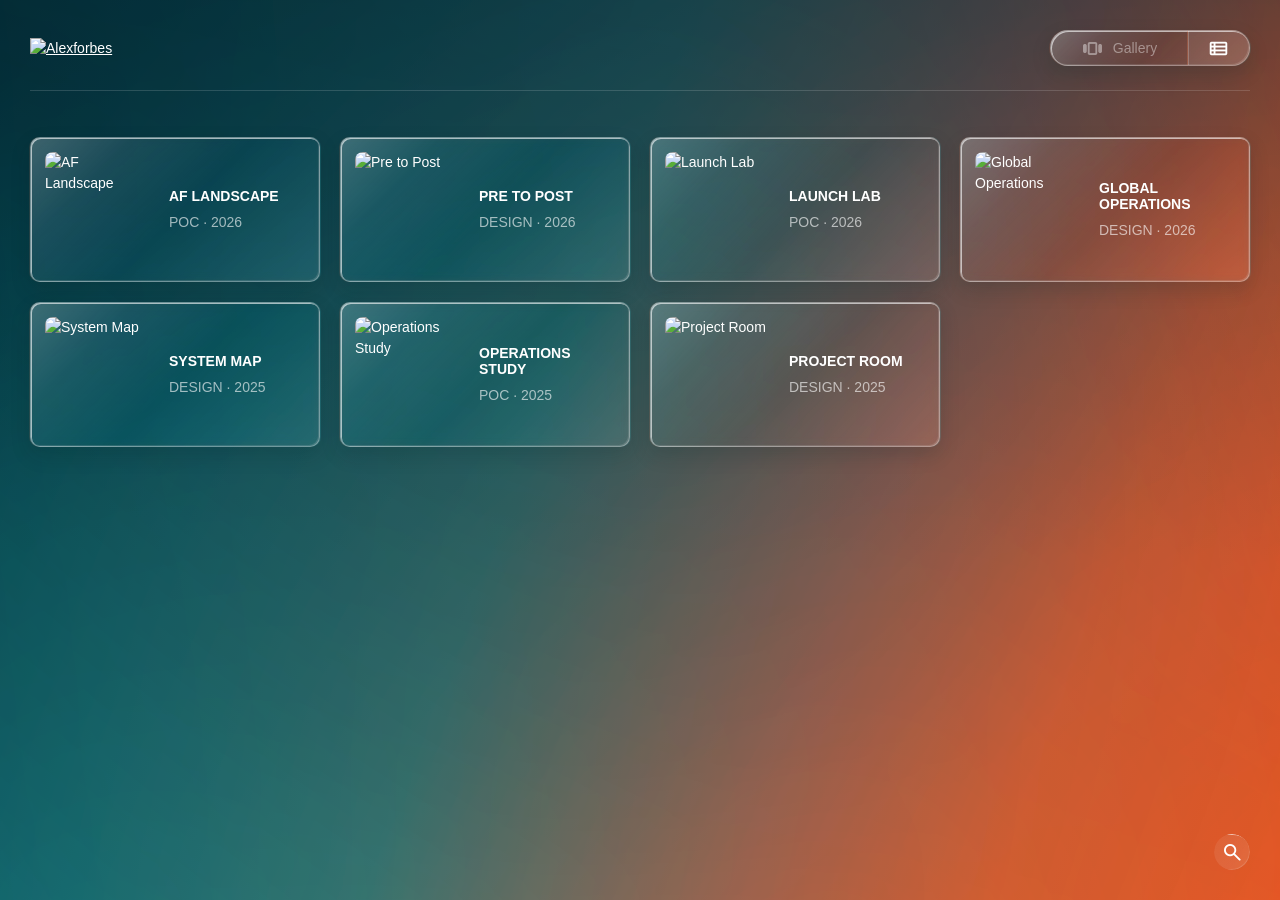
==== option-7-index.html @ 608d83b5 "Upload interactive preview site" ====
<!doctype html>
<html lang="en"><head><meta charset="utf-8"><meta name="viewport" content="width=device-width,initial-scale=1"><title>AF Gallery — Project index</title><link rel="preconnect" href="https://fonts.googleapis.com"><link rel="preconnect" href="https://fonts.gstatic.com" crossorigin><link href="https://fonts.googleapis.com/css2?family=Material+Symbols+Rounded:opsz,wght,FILL,GRAD@20..48,400,0,0" rel="stylesheet"><link rel="stylesheet" href="option-7-index.css?v=20261028"><link rel="stylesheet" href="option-7-index-overrides.css?v=20261110-revised-advanced-restored"></head>
<body><main class="project-index"><header class="index-nav"><a class="index-logo" href="option-7.html?v=20261110-static-pill-panels" aria-label="Alexforbes gallery home"><img src="assets/exforbes-logo.png" alt="Alexforbes"></a><div class="index-search-action" id="indexSearchAction"><div class="index-search-shell"><input id="indexSearch" type="search" placeholder="Search" autocomplete="off" aria-label="Search projects"><button class="index-search-toggle" id="indexSearchToggle" type="button" aria-label="Open search" aria-expanded="false"><span class="material-symbols-rounded">search</span></button><button class="index-search-clear" id="indexSearchClear" type="button">Clear all</button><span class="index-search-divider" aria-hidden="true"></span><button class="index-advanced-search" id="advancedSearchButton" type="button" aria-label="Open advanced search" title="Advanced search" disabled><span class="material-symbols-rounded">tune</span></button></div></div><nav class="view-switch" aria-label="Project display view"><a class="view-switch-option" href="option-7.html?v=20261110-static-pill-panels" aria-label="Switch to gallery view" title="Gallery view"><span class="material-symbols-rounded" aria-hidden="true">view_carousel</span><span class="view-switch-label">Gallery</span></a><span class="view-switch-option is-active" aria-current="page" title="Project index"><span class="material-symbols-rounded" aria-hidden="true">view_list</span><span class="sr-only">Project index</span></span></nav></header><div class="index-applied-filters" id="indexAppliedFilters" aria-label="Applied filters" aria-live="polite"></div><h1 class="sr-only">Project index</h1><section class="project-grid" id="projectGrid" aria-label="All projects"></section></main>
<dialog class="advanced-search" id="advancedSearch" aria-labelledby="advancedSearchTitle"><form class="advanced-shell" id="advancedSearchForm"><header class="advanced-header"><div><p>Refine your results</p><h2 id="advancedSearchTitle">Advanced search</h2></div><button class="advanced-close" type="button" aria-label="Close advanced search"><span class="material-symbols-rounded">close</span></button></header><div class="advanced-fields">
<fieldset class="filter-pill-group"><legend>Project status <b>*</b></legend><div class="filter-pill-options"><label><input type="checkbox" name="status" value="Current"><span>Current</span></label><label><input type="checkbox" name="status" value="Completed"><span>Completed</span></label><label><input type="checkbox" name="status" value="On-hold"><span>On-hold</span></label><label><input type="checkbox" name="status" value="Scheduled"><span>Scheduled</span></label><label><input type="checkbox" name="status" value="Cancelled"><span>Cancelled</span></label><label><input type="checkbox" name="status" value="Proposed"><span>Proposed</span></label><label><input type="checkbox" name="status" value="Next phase"><span>Next phase</span></label></div></fieldset>
<fieldset class="filter-pill-group"><legend>Work category <b>*</b></legend><div class="filter-pill-options"><label><input type="checkbox" name="category" value="Admin"><span>Admin</span></label><label><input type="checkbox" name="category" value="Design"><span>Design</span></label><label><input type="checkbox" name="category" value="Project"><span>Project</span></label><label><input type="checkbox" name="category" value="Support"><span>Support</span></label><label><input type="checkbox" name="category" value="General"><span>General</span></label></div></fieldset>
<fieldset class="filter-pill-group"><legend>Project type</legend><div class="filter-pill-options"><label><input type="checkbox" name="type" value="POC"><span>POC</span></label><label><input type="checkbox" name="type" value="Agreed / Budgeted project"><span>Agreed / Budgeted project</span></label><label><input type="checkbox" name="type" value="ADHOC"><span>ADHOC</span></label><label><input type="checkbox" name="type" value="Design"><span>Design</span></label><label><input type="checkbox" name="type" value="Miscellaneous"><span>Miscellaneous</span></label></div></fieldset>
<fieldset class="filter-pill-group"><legend>Business area</legend><div class="filter-pill-options"><label><input type="checkbox" name="area" value="Investments"><span>Investments</span></label><label><input type="checkbox" name="area" value="Retail"><span>Retail</span></label><label><input type="checkbox" name="area" value="Corporate"><span>Corporate</span></label><label><input type="checkbox" name="area" value="Health"><span>Health</span></label><label><input type="checkbox" name="area" value="Technology"><span>Technology</span></label><label><input type="checkbox" name="area" value="Human capital"><span>Human capital</span></label><label><input type="checkbox" name="area" value="Retirement"><span>Retirement</span></label><label><input type="checkbox" name="area" value="DS&amp;I"><span>DS&amp;I</span></label><label><input type="checkbox" name="area" value="Operations"><span>Operations</span></label><label><input type="checkbox" name="area" value="General"><span>General</span></label></div></fieldset>
<fieldset class="filter-pill-group"><legend>Purpose</legend><div class="filter-pill-options"><label><input type="checkbox" name="purpose" value="Enhancement"><span>Enhancement</span></label><label><input type="checkbox" name="purpose" value="New features"><span>New features</span></label><label><input type="checkbox" name="purpose" value="Ideation"><span>Ideation</span></label><label><input type="checkbox" name="purpose" value="Communication"><span>Communication</span></label><label><input type="checkbox" name="purpose" value="Innovation"><span>Innovation</span></label><label><input type="checkbox" name="purpose" value="Strategy"><span>Strategy</span></label><label><input type="checkbox" name="purpose" value="General"><span>General</span></label></div></fieldset>
<fieldset class="filter-pill-group"><legend>Audience type</legend><div class="filter-pill-options"><label><input type="checkbox" name="audience" value="Internal"><span>Internal</span></label><label><input type="checkbox" name="audience" value="Clients"><span>Clients</span></label></div></fieldset>
<fieldset class="filter-pill-group"><legend>Select contributor</legend><div class="filter-pill-options"><label><input type="checkbox" name="contributor" value="DS&amp;I Team"><span>DS&amp;I Team</span></label><label><input type="checkbox" name="contributor" value="Product Team"><span>Product Team</span></label><label><input type="checkbox" name="contributor" value="Innovation Team"><span>Innovation Team</span></label><label><input type="checkbox" name="contributor" value="Operations Team"><span>Operations Team</span></label><label><input type="checkbox" name="contributor" value="Design Team"><span>Design Team</span></label><label><input type="checkbox" name="contributor" value="Delivery Team"><span>Delivery Team</span></label><label><input type="checkbox" name="contributor" value="Name Surname (Turnbuckle)"><span>Name Surname (Turnbuckle)</span></label><label><input type="checkbox" name="contributor" value="Name Surname (Alex Forbes)"><span>Name Surname (Alex Forbes)</span></label></div></fieldset>
<fieldset class="filter-pill-group"><legend>Discipline type</legend><div class="filter-pill-options"><label><input type="checkbox" name="discipline" value="UX"><span>UX</span></label><label><input type="checkbox" name="discipline" value="Design"><span>Design</span></label><label><input type="checkbox" name="discipline" value="Design thinking"><span>Design thinking</span></label><label><input type="checkbox" name="discipline" value="Development"><span>Development</span></label><label><input type="checkbox" name="discipline" value="Deployment"><span>Deployment</span></label><label><input type="checkbox" name="discipline" value="Testing"><span>Testing</span></label><label><input type="checkbox" name="discipline" value="Concept development"><span>Concept development</span></label><label><input type="checkbox" name="discipline" value="Research"><span>Research</span></label><label><input type="checkbox" name="discipline" value="Analysis"><span>Analysis</span></label><label><input type="checkbox" name="discipline" value="Technical architecture"><span>Technical architecture</span></label></div></fieldset>
<fieldset class="filter-pill-group"><legend>Deliverable type</legend><div class="filter-pill-options"><label><input type="checkbox" name="deliverable" value="Report"><span>Report</span></label><label><input type="checkbox" name="deliverable" value="App"><span>App</span></label><label><input type="checkbox" name="deliverable" value="Dashboard"><span>Dashboard</span></label><label><input type="checkbox" name="deliverable" value="Sketch"><span>Sketch</span></label><label><input type="checkbox" name="deliverable" value="3D model"><span>3D model</span></label><label><input type="checkbox" name="deliverable" value="AI"><span>AI</span></label><label><input type="checkbox" name="deliverable" value="Calculator"><span>Calculator</span></label><label><input type="checkbox" name="deliverable" value="Presentation"><span>Presentation</span></label><label><input type="checkbox" name="deliverable" value="SharePoint"><span>SharePoint</span></label><label><input type="checkbox" name="deliverable" value="Media"><span>Media</span></label><label><input type="checkbox" name="deliverable" value="Roadmap"><span>Roadmap</span></label><label><input type="checkbox" name="deliverable" value="Customer journey map"><span>Customer journey map</span></label><label><input type="checkbox" name="deliverable" value="Process flow"><span>Process flow</span></label><label><input type="checkbox" name="deliverable" value="Ecosystem"><span>Ecosystem</span></label><label><input type="checkbox" name="deliverable" value="Personas"><span>Personas</span></label></div></fieldset>
</div><footer class="advanced-footer"><span id="advancedResultCount" aria-live="polite">7 projects</span><div><button class="button-secondary" type="reset">Clear all</button><button class="button-primary" type="submit">Show projects</button></div></footer></form></dialog><script src="option-7-index.js?v=20261110-static-pill-panels"></script></body></html>
---- option-7-index.css ----
:root{--ink:#09393e;--orange:#f15a22;--paper:#eef1ee;--ease:cubic-bezier(.22,1,.36,1)}*{box-sizing:border-box}body{margin:0;color:var(--ink);font:14px/1.5 "Helvetica Neue",Arial,sans-serif;background:radial-gradient(circle at 50% 0,#fff,var(--paper) 56%,#dfe9e6)}a{color:inherit}.project-index{min-height:100vh;padding:32px 38px 60px}header{display:grid;grid-template-columns:180px 1fr auto;align-items:start;gap:30px;padding-bottom:28px;border-bottom:1px solid rgba(9,57,62,.16)}header img{width:150px}header p{margin:0 0 5px;color:rgba(9,57,62,.48);font-size:11px;text-transform:uppercase;letter-spacing:.12em}h1{margin:0;font-size:clamp(36px,5vw,72px);line-height:.95;letter-spacing:-.05em}.back-link{padding:12px 16px;border:1px solid rgba(9,57,62,.18);border-radius:999px;text-decoration:none}.project-grid{display:grid;grid-template-columns:repeat(4,minmax(0,1fr));gap:18px;margin-top:28px}.project-item{display:block;padding:10px;border:1px solid rgba(9,57,62,.1);border-radius:16px;background:rgba(255,255,255,.62);box-shadow:0 14px 34px rgba(9,57,62,.07);text-decoration:none;transition:transform 420ms var(--ease),box-shadow 420ms var(--ease),background 240ms ease}.project-item:hover{transform:translateY(-8px);background:#fff;box-shadow:0 24px 52px rgba(9,57,62,.14)}.project-item img{width:100%;aspect-ratio:1.15;object-fit:cover;border-radius:11px}.project-copy{display:grid;grid-template-columns:1fr auto;gap:12px;padding:16px 8px 8px}.project-copy h2{margin:0;font-size:20px}.project-copy p{margin:5px 0 0;color:rgba(9,57,62,.55);font-size:11px;text-transform:uppercase}.status{align-self:start;padding:4px 7px;border-radius:4px;font-size:10px;font-weight:700;text-transform:uppercase}.status-current{background:#fef7ee;color:#f79721}.status-completed{background:#eff8e6;color:#79b63b}.status-proposed{background:#f0f2f4;color:#98a2ab}@media(max-width:900px){.project-grid{grid-template-columns:repeat(2,1fr)}header{grid-template-columns:1fr auto}header>a:first-child{grid-column:1/-1}}@media(max-width:560px){.project-index{padding:22px 16px 40px}.project-grid{grid-template-columns:1fr}header{grid-template-columns:1fr}.back-link{width:max-content}}
---- option-7-index-overrides.css ----
body{min-height:100vh;background-image:linear-gradient(90deg,rgba(253,186,116,.18) 0%,rgba(20,184,166,.18) 100%),linear-gradient(90deg,#fff7ed 0%,#f6f7fb 55%,#ecfeff 100%);background-attachment:fixed}
@view-transition{navigation:auto}::view-transition-old(root){animation:af-page-out 260ms cubic-bezier(.4,0,1,1) both}::view-transition-new(root){animation:af-page-in 520ms var(--ease) both}@keyframes af-page-out{to{opacity:0;transform:scale(.985)}}@keyframes af-page-in{from{opacity:0;transform:translateY(10px) scale(.99)}to{opacity:1;transform:none}}.index-logo{view-transition-name:af-logo}.index-nav>.view-switch{view-transition-name:af-view-toggle}.index-search-action{view-transition-name:af-search}
.project-index{min-height:100vh;padding:30px;background:transparent}
.index-nav{display:grid;grid-template-columns:180px 1fr 200px;align-items:center;justify-content:space-between;gap:30px;padding:0 0 24px;border-bottom:1px solid rgba(9,57,62,.12)}
.index-logo{display:block;width:160px}.index-logo img{display:block;width:100%;height:auto}
.index-search{justify-self:center;display:grid;grid-template-columns:34px 1fr 34px;align-items:center;width:min(420px,100%);height:40px;padding:0 4px;border:1px solid rgba(9,57,62,.12);border-radius:999px;background:rgba(255,255,255,.78);box-shadow:0 8px 22px rgba(9,57,62,.06)}
.index-search>.material-symbols-rounded{justify-self:center;color:var(--orange);font-size:22px}.index-search input{width:100%;min-width:0;padding:0 5px;border:0;outline:0;background:transparent;color:var(--ink);font:14px "Helvetica Neue",Arial,sans-serif}.index-search input::placeholder{color:rgba(9,57,62,.42)}.index-search button{display:grid;place-items:center;width:32px;height:32px;padding:0;border:0;border-radius:50%;background:transparent;color:var(--orange);cursor:pointer}.index-search button:hover,.index-search button:focus-visible{background:rgba(241,90,34,.09);outline:0}.index-search button .material-symbols-rounded{font-size:20px}
.material-symbols-rounded{font-family:"Material Symbols Rounded";font-weight:normal;font-style:normal;font-size:27px;line-height:1;letter-spacing:normal;text-transform:none;display:inline-block;white-space:nowrap;word-wrap:normal;direction:ltr;-webkit-font-feature-settings:"liga";-webkit-font-smoothing:antialiased;font-feature-settings:"liga"}
.sr-only{position:absolute;width:1px;height:1px;padding:0;margin:-1px;overflow:hidden;clip:rect(0,0,0,0);white-space:nowrap;border:0}
.index-nav>.view-switch{grid-column:3}.view-switch{display:flex;align-items:stretch;width:200px;height:36px;border:1px solid rgba(241,90,34,.3);border-radius:999px;background:rgba(241,90,34,.12);box-shadow:0 8px 22px rgba(9,57,62,.08);overflow:hidden}
.view-switch-option{display:flex;flex:1 1 auto;align-items:center;justify-content:center;gap:9px;min-width:0;height:34px;padding:0 14px;border-radius:999px;color:var(--orange);text-decoration:none;opacity:.58;transition:opacity 220ms ease,background 260ms ease,color 220ms ease}
.view-switch-option.is-active{flex:0 0 62px;background:#fff;color:var(--orange);opacity:1;cursor:default;box-shadow:0 5px 14px rgba(9,57,62,.1)}
.view-switch-option.is-active:first-child{border-radius:999px 0 0 999px;border-right:1px solid rgba(241,90,34,.2)}.view-switch-option.is-active:last-child{border-radius:0 999px 999px 0;border-left:1px solid rgba(241,90,34,.2)}
.view-switch-option:not(.is-active):hover,.view-switch-option:not(.is-active):focus-visible{opacity:.9;background:rgba(241,90,34,.07);outline:0}
.view-switch-option .material-symbols-rounded{flex:0 0 auto;font-size:23px}.view-switch-label{overflow:hidden;text-overflow:ellipsis;white-space:nowrap;font-size:14px}
.index-search-action{position:fixed;z-index:40;right:30px;bottom:30px;width:270px;height:36px;pointer-events:none}.index-search-shell{position:absolute;inset:0;height:36px;border-radius:18px;pointer-events:none}.index-search-shell:before{content:"";position:absolute;inset:0;border-radius:18px;background:rgba(255,255,255,.94);box-shadow:0 8px 24px rgba(4,34,38,.16),inset 0 0 0 1px rgba(255,255,255,.72);clip-path:inset(0 0 0 calc(100% - 36px) round 18px);transition:clip-path 560ms cubic-bezier(.22,1,.36,1)}.index-search-action.is-open .index-search-shell:before{clip-path:inset(0 0 0 0 round 18px)}.index-search-shell input{position:absolute;z-index:2;inset:0;width:100%;height:36px;padding:0 46px 0 18px;border:0;outline:0;border-radius:18px;background:transparent;color:var(--ink);font:15px/36px "Helvetica Neue",Arial,sans-serif;opacity:0;pointer-events:none;caret-color:transparent;transform:translateX(7px);transition:opacity 190ms ease,transform 360ms cubic-bezier(.22,1,.36,1)}.index-search-shell input::placeholder{color:rgba(9,57,62,.46);opacity:0;transition:opacity 180ms ease}.index-search-action.is-open input{opacity:1;transform:none}.index-search-action.is-open input::placeholder{opacity:1;transition-delay:330ms}.index-search-action.is-ready input{pointer-events:auto;caret-color:var(--ink)}.index-search-toggle{position:absolute;z-index:3;right:0;top:0;display:grid;place-items:center;width:36px;height:36px;padding:0;border:0;border-radius:50%;background:transparent;color:var(--orange);pointer-events:auto;transition:right 560ms cubic-bezier(.22,1,.36,1)}.index-search-toggle .material-symbols-rounded{font-size:23px}.index-search-action.is-open .index-search-toggle{right:calc(100% - 36px);pointer-events:none}.index-search-action.is-open .index-search-toggle .material-symbols-rounded{opacity:0}.index-search-toggle:after{content:"";position:absolute;left:17px;top:8px;width:2px;height:20px;border-radius:2px;background:var(--orange);opacity:0;transform:scaleY(.45);transition:opacity 150ms ease 200ms,transform 260ms cubic-bezier(.22,1,.36,1) 160ms}.index-search-action.is-open .index-search-toggle:after{opacity:1;transform:scaleY(1)}.index-search-action.is-ready .index-search-toggle:after{opacity:0}.index-advanced-search{position:absolute;z-index:4;right:2px;top:2px;display:grid;place-items:center;width:32px;height:32px;padding:0;border:0;border-radius:50%;background:transparent;color:var(--orange);opacity:0;pointer-events:none;transform:translateX(7px) scale(.8);transition:opacity 180ms ease,transform 340ms cubic-bezier(.22,1,.36,1),background 220ms ease}.index-advanced-search .material-symbols-rounded{font-size:21px}.index-search-action.is-ready .index-advanced-search{opacity:1;pointer-events:auto;transform:none}.index-advanced-search:hover{background:rgba(241,90,34,.1)}
.project-grid{grid-template-columns:repeat(4,minmax(0,1fr));gap:20px;margin-top:28px}
.index-search-shell input{padding-right:96px}.index-search-shell input::-webkit-search-cancel-button{display:none}.index-search-clear{position:absolute;z-index:4;right:38px;top:2px;height:32px;padding:0 5px;border:0;background:transparent;color:rgba(9,57,62,.62);font:700 9px "Helvetica Neue",Arial,sans-serif;opacity:0;visibility:hidden;pointer-events:none;white-space:nowrap}.index-search-divider{position:absolute;z-index:4;right:35px;top:9px;width:1px;height:18px;background:rgba(9,57,62,.15);opacity:0;visibility:hidden}.index-search-action.is-ready.has-content .index-search-clear,.index-search-action.is-ready.has-content .index-search-divider{opacity:1;visibility:visible;pointer-events:auto}.index-search-clear:hover{background:rgba(241,90,34,.08)}
/* Unified glass treatment */
.view-switch{border-color:rgba(255,255,255,.58);background:linear-gradient(135deg,rgba(255,255,255,.5),rgba(255,255,255,.22));box-shadow:0 10px 28px rgba(9,57,62,.1),inset 0 1px 0 rgba(255,255,255,.72);backdrop-filter:blur(16px) saturate(130%);-webkit-backdrop-filter:blur(16px) saturate(130%)}
.index-search-shell:before{background:linear-gradient(135deg,rgba(255,255,255,.78),rgba(255,255,255,.48));box-shadow:0 10px 30px rgba(9,57,62,.16),inset 0 1px 0 rgba(255,255,255,.86),inset 0 0 0 1px rgba(255,255,255,.4);backdrop-filter:blur(18px) saturate(135%);-webkit-backdrop-filter:blur(18px) saturate(135%)}
.advanced-shell{border-color:rgba(255,255,255,.72);background:linear-gradient(145deg,rgba(255,255,255,.84),rgba(244,250,248,.68));box-shadow:0 30px 90px rgba(9,57,62,.22),inset 0 1px 0 rgba(255,255,255,.76);backdrop-filter:blur(26px) saturate(130%);-webkit-backdrop-filter:blur(26px) saturate(130%)}
/* Figma 1183:456 glass values + animated mesh */
body{position:relative;background:linear-gradient(106.066deg,#f4f5f7 8.8889%,#eef0f4 58.222%,#eaf0ee 91.111%);overflow-x:hidden}body:before,body:after{content:"";position:fixed;z-index:-1;inset:-24%;pointer-events:none;will-change:transform}body:before{background:radial-gradient(circle at 18% 30%,rgba(253,186,116,.3),transparent 32%),radial-gradient(circle at 80% 24%,rgba(45,212,191,.24),transparent 34%),radial-gradient(circle at 58% 84%,rgba(186,230,253,.25),transparent 30%);animation:index-mesh-a 20s ease-in-out infinite alternate}body:after{background:radial-gradient(circle at 28% 76%,rgba(251,146,60,.15),transparent 28%),radial-gradient(circle at 76% 70%,rgba(20,184,166,.18),transparent 32%);animation:index-mesh-b 26s ease-in-out infinite alternate}@keyframes index-mesh-a{0%{transform:translate3d(-3%,-2%,0) scale(1)}50%{transform:translate3d(5%,3%,0) scale(1.07)}100%{transform:translate3d(-1%,5%,0) scale(1.03)}}@keyframes index-mesh-b{0%{transform:translate3d(4%,-3%,0) scale(1.05)}100%{transform:translate3d(-4%,4%,0) scale(1)}}
.view-switch{border-color:rgba(9,57,62,.12);background:rgba(255,255,255,.18);box-shadow:none;backdrop-filter:blur(12px);-webkit-backdrop-filter:blur(12px)}.index-search-shell:before{background:rgba(255,255,255,.28);box-shadow:0 4px 6px rgba(30,41,59,.05),0 12px 16px rgba(30,41,59,.08),inset 0 0 0 1px rgba(255,255,255,.46);backdrop-filter:blur(12px);-webkit-backdrop-filter:blur(12px)}.advanced-shell{border-color:rgba(255,255,255,.6);background:linear-gradient(145deg,rgba(244,245,247,.82),rgba(234,240,238,.74));box-shadow:0 4px 6px rgba(30,41,59,.05),0 12px 16px rgba(30,41,59,.1);backdrop-filter:blur(12px);-webkit-backdrop-filter:blur(12px)}
@media(prefers-reduced-motion:reduce){body:before,body:after{animation:none}}
body:before,body:after{z-index:0}.project-index{position:relative;z-index:1}
/* Stronger animated mesh while retaining the Figma light background palette. */
body:before{background:radial-gradient(ellipse at 10% 22%,rgba(251,146,60,.42),transparent 44%),radial-gradient(ellipse at 78% 18%,rgba(45,212,191,.4),transparent 46%),radial-gradient(ellipse at 54% 86%,rgba(125,211,252,.34),transparent 42%);filter:blur(22px) saturate(112%);animation-duration:16s}
body:after{background:radial-gradient(ellipse at 24% 82%,rgba(249,115,22,.28),transparent 42%),radial-gradient(ellipse at 82% 72%,rgba(13,148,136,.32),transparent 44%);filter:blur(28px);animation-duration:22s}
.project-item{display:grid;grid-template-columns:106px minmax(0,1fr);align-items:center;min-width:0;height:145px;padding:14px;border:1px solid rgba(9,57,62,.05);border-radius:10px;background:rgba(255,255,255,.25);backdrop-filter:blur(10px);-webkit-backdrop-filter:blur(10px)}
.project-item:hover{transform:translateY(-4px)}
.project-item img{width:106px;height:117px;aspect-ratio:auto;object-fit:cover;border-radius:8px}
.project-copy{display:block;min-width:0;padding:0 0 0 18px}.project-copy h2{margin:0;color:#09393e;font-family:"Helvetica Neue",Arial,sans-serif;font-size:14px;font-weight:700;line-height:1.15;text-transform:uppercase;white-space:normal}.project-copy p{margin:8px 0 0;color:rgba(9,57,62,.5);font-family:"Helvetica Neue",Arial,sans-serif;font-size:14px;font-weight:400;line-height:1.5;text-transform:uppercase}.status{display:none}
@media(max-width:1180px){.project-grid{grid-template-columns:repeat(2,minmax(0,1fr))}}
@media(max-width:720px){.project-index{padding:30px}.index-nav{grid-template-columns:1fr auto;gap:18px 4px}.index-logo{grid-column:1;grid-row:1;width:100px}.index-nav>.view-switch{grid-column:2;grid-row:1;width:155px;height:36px}.view-switch-option{height:34px;padding:0 4px;gap:4px}.view-switch-option.is-active{flex-basis:44px}.view-switch-option .material-symbols-rounded{font-size:20px}.view-switch-label{font-size:10px}.index-search-action{right:30px;bottom:30px;width:calc(100% - 60px);max-width:270px}.project-grid{grid-template-columns:1fr;margin-top:22px}}
@media(max-width:420px){.project-item{grid-template-columns:88px 1fr;height:124px;padding:10px}.project-item img{width:88px;height:104px}.project-copy{padding-left:14px}}
.advanced-search{width:min(920px,calc(100vw - 40px));max-height:min(820px,calc(100vh - 40px));padding:0;border:0;border-radius:22px;background:transparent;color:var(--ink);overflow:visible}
.index-applied-filters{display:flex;flex-wrap:wrap;gap:8px;margin-top:18px}.index-filter-pill{display:inline-flex;align-items:center;min-height:30px;padding-left:11px;border:1px solid rgba(9,57,62,.1);border-radius:999px;background:rgba(255,255,255,.72);box-shadow:0 5px 14px rgba(9,57,62,.05);color:var(--ink);font-size:11px;font-weight:700}.index-filter-pill small{margin-right:4px;color:rgba(9,57,62,.46);font-size:9px;text-transform:uppercase}.index-filter-remove{align-self:stretch;margin-left:8px;padding:0 10px;border:0;border-left:1px solid rgba(9,57,62,.1);background:transparent;color:var(--orange);font:700 15px/1 Arial,sans-serif;cursor:pointer}.index-filter-remove:hover{background:rgba(241,90,34,.08)}
.advanced-search::backdrop{background:rgba(4,32,35,.44);backdrop-filter:blur(6px);-webkit-backdrop-filter:blur(6px);opacity:0;transition:opacity 220ms ease}.advanced-search[open]::backdrop{opacity:1}
.advanced-shell{display:flex;flex-direction:column;max-height:inherit;border:1px solid rgba(255,255,255,.62);border-radius:22px;background:rgba(250,252,250,.94);box-shadow:0 30px 90px rgba(9,57,62,.25);overflow:hidden;opacity:0;transform:translateY(18px) scale(.985);transition:opacity 220ms ease,transform 340ms var(--ease)}.advanced-search.is-open .advanced-shell{opacity:1;transform:none}
.advanced-header{display:flex;align-items:center;justify-content:space-between;padding:25px 28px 22px;border-bottom:1px solid rgba(9,57,62,.1)}.advanced-header p{margin:0 0 3px;color:rgba(9,57,62,.48);font-size:12px;letter-spacing:.04em;text-transform:uppercase}.advanced-header h2{margin:0;font-size:30px;line-height:1.1;letter-spacing:-.025em}.advanced-close{display:grid;place-items:center;width:42px;height:42px;padding:0;border:1px solid rgba(9,57,62,.12);border-radius:50%;background:#fff;color:var(--ink);cursor:pointer}.advanced-close:hover{background:rgba(241,90,34,.08);color:var(--orange)}
.advanced-fields{display:grid;grid-template-columns:repeat(2,minmax(0,1fr));gap:18px;padding:24px 28px;overflow:auto}.filter-field{display:flex;flex-direction:column;gap:7px;min-width:0}.filter-field>span,.multi-select summary>span:first-child{color:rgba(9,57,62,.62);font-size:12px;font-weight:700;letter-spacing:.035em;text-transform:uppercase}.filter-field b{color:var(--orange)}
.filter-field select,.multi-select summary{width:100%;min-height:48px;padding:0 42px 0 15px;border:1px solid rgba(9,57,62,.15);border-radius:10px;outline:0;background:#fff;color:var(--ink);font:600 14px/1.2 "Helvetica Neue",Arial,sans-serif;transition:border-color 180ms ease,box-shadow 180ms ease}.filter-field select:focus,.multi-select[open] summary{border-color:var(--orange);box-shadow:0 0 0 3px rgba(241,90,34,.1)}.filter-field select{appearance:none;background-image:linear-gradient(45deg,transparent 50%,#09393e 50%),linear-gradient(135deg,#09393e 50%,transparent 50%);background-position:calc(100% - 19px) 21px,calc(100% - 14px) 21px;background-size:5px 5px,5px 5px;background-repeat:no-repeat}
.multi-select{position:relative}.multi-select summary{display:flex;align-items:center;justify-content:space-between;padding-right:12px;list-style:none;cursor:pointer}.multi-select summary::-webkit-details-marker{display:none}.multi-select summary small{margin-left:5px;color:rgba(9,57,62,.42);font-size:10px}.multi-select summary .material-symbols-rounded{font-size:21px;transition:transform 180ms ease}.multi-select[open] summary .material-symbols-rounded{transform:rotate(180deg)}.multi-options{position:absolute;z-index:4;top:calc(100% + 6px);left:0;right:0;display:grid;grid-template-columns:repeat(2,minmax(0,1fr));gap:5px;padding:10px;border:1px solid rgba(9,57,62,.12);border-radius:12px;background:#fff;box-shadow:0 18px 44px rgba(9,57,62,.16)}.multi-options label{display:flex;align-items:center;gap:8px;min-width:0;padding:8px;border-radius:8px;color:rgba(9,57,62,.78);font-size:13px;cursor:pointer}.multi-options label:hover{background:rgba(20,184,166,.08)}.multi-options input{width:16px;height:16px;margin:0;accent-color:var(--orange)}
.advanced-footer{display:flex;align-items:center;justify-content:space-between;gap:20px;padding:18px 28px;border-top:1px solid rgba(9,57,62,.1);background:rgba(255,255,255,.6)}.advanced-footer>span{color:rgba(9,57,62,.58);font-size:13px}.advanced-footer>div{display:flex;gap:10px}.advanced-footer button{height:42px;padding:0 19px;border-radius:999px;font:700 13px "Helvetica Neue",Arial,sans-serif;cursor:pointer}.button-secondary{border:1px solid rgba(9,57,62,.16);background:#fff;color:var(--ink)}.button-primary{border:1px solid var(--orange);background:var(--orange);color:#fff}.empty-results{grid-column:1/-1;margin:50px 0;text-align:center;color:rgba(9,57,62,.55);font-size:16px}
@media(max-width:720px){.advanced-search{width:calc(100vw - 24px);max-height:calc(100vh - 24px)}.advanced-header{padding:20px}.advanced-header h2{font-size:25px}.advanced-fields{grid-template-columns:1fr;padding:18px 20px}.advanced-footer{align-items:stretch;flex-direction:column;padding:16px 20px}.advanced-footer>div{display:grid;grid-template-columns:1fr 1fr}.multi-options{position:static;margin-top:6px;box-shadow:none}}
/* Shared gallery visual system — no additional components. */
body{color:#fff;background:linear-gradient(180deg,rgba(2,31,39,.42) 0%,rgba(4,51,58,.18) 30%,transparent 62%),linear-gradient(110deg,#06424c 0%,#07626b 24%,#14777b 43%,#91665c 66%,#e06032 82%,#f15a22 100%);background-attachment:fixed}
body:before{inset:-36%;z-index:0;background:radial-gradient(ellipse at 14% 22%,rgba(3,42,52,.58) 0%,rgba(4,76,84,.28) 30%,transparent 62%),radial-gradient(ellipse at 62% 18%,rgba(66,54,70,.3) 0%,transparent 58%),radial-gradient(ellipse at 24% 82%,rgba(0,174,182,.3) 0%,rgba(0,135,146,.16) 30%,transparent 62%),radial-gradient(ellipse at 82% 80%,rgba(241,90,34,.42) 0%,rgba(241,90,34,.22) 32%,transparent 62%);opacity:.72;filter:blur(32px) saturate(108%);animation:index-mesh-a 14s cubic-bezier(.45,.05,.55,.95) infinite alternate}
body:after{inset:-38%;z-index:0;background:radial-gradient(ellipse at 22% 8%,rgba(2,27,36,.42) 0%,transparent 58%),radial-gradient(ellipse at 70% 12%,rgba(68,44,59,.26) 0%,transparent 60%),radial-gradient(ellipse at 58% 86%,rgba(241,90,34,.28) 0%,rgba(201,76,55,.13) 34%,transparent 62%);opacity:.68;filter:blur(38px);animation:index-mesh-b 19s cubic-bezier(.45,.05,.55,.95) infinite alternate}
@keyframes index-mesh-a{0%{transform:translate3d(-10%,-7%,0) scale(1)}45%{transform:translate3d(10%,8%,0) scale(1.12)}100%{transform:translate3d(-3%,13%,0) scale(1.04)}}
@keyframes index-mesh-b{0%{transform:translate3d(12%,-8%,0) scale(1.09)}50%{transform:translate3d(-8%,3%,0) scale(1)}100%{transform:translate3d(-13%,11%,0) scale(1.13)}}
.project-index{position:relative;z-index:1;background:transparent}.index-nav{border-bottom-color:rgba(255,255,255,.15)}
.index-logo img{content:url("assets/alexforbes-logo-white.png")}
.view-switch,.project-item,.index-filter-pill{border-color:rgba(255,255,255,.38);background:linear-gradient(135deg,rgba(255,255,255,.24) 0%,rgba(255,255,255,.1) 24%,rgba(255,255,255,.035) 52%,rgba(255,255,255,.12) 100%);box-shadow:inset 1px 1px 0 rgba(255,255,255,.62),inset -1px -1px 0 rgba(255,255,255,.12),1px 0 0 rgba(70,220,229,.14),-1px 0 0 rgba(255,128,94,.12),0 8px 20px rgba(3,28,31,.16);backdrop-filter:blur(4px) saturate(132%) contrast(104%);-webkit-backdrop-filter:blur(4px) saturate(132%) contrast(104%)}
.view-switch-option{color:rgba(255,255,255,.72)}.view-switch-option.is-active{background:rgba(255,255,255,.09);color:#fff;box-shadow:inset 1px 0 0 rgba(255,255,255,.22)}.view-switch-option:not(.is-active):hover,.view-switch-option:not(.is-active):focus-visible{background:rgba(255,255,255,.08);color:#fff}
.project-item{border-radius:10px;color:#fff}.project-item:hover{background:linear-gradient(135deg,rgba(255,255,255,.28),rgba(255,255,255,.13));box-shadow:inset 1px 1px 0 rgba(255,255,255,.7),1px 0 0 rgba(70,220,229,.16),-1px 0 0 rgba(255,128,94,.14),0 14px 28px rgba(3,28,31,.22)}.project-copy h2{color:#fff}.project-copy p{color:rgba(255,255,255,.62)}
.index-search-shell:before{background:linear-gradient(135deg,rgba(255,255,255,.24) 0%,rgba(255,255,255,.09) 26%,rgba(255,255,255,.03) 56%,rgba(255,255,255,.11) 100%);box-shadow:inset 1px 1px 0 rgba(255,255,255,.64),inset -1px -1px 0 rgba(255,255,255,.12),1px 0 0 rgba(70,220,229,.15),-1px 0 0 rgba(255,128,94,.13),0 8px 20px rgba(3,28,31,.16);backdrop-filter:blur(4px) saturate(132%) contrast(104%);-webkit-backdrop-filter:blur(4px) saturate(132%) contrast(104%)}
.index-search-shell input{color:#fff;caret-color:#fff}.index-search-shell input::placeholder{color:rgba(255,255,255,.5)}.index-search-toggle,.index-advanced-search{color:#fff}.index-search-toggle:after{background:#fff}.index-search-clear{color:rgba(255,255,255,.78)}.index-search-divider{background:rgba(255,255,255,.2)}
.index-filter-pill{color:#fff}.index-filter-pill small{color:rgba(255,255,255,.58)}.index-filter-remove{border-left-color:rgba(255,255,255,.2);color:#fff}
.advanced-shell{border-color:rgba(255,255,255,.5);background:linear-gradient(135deg,rgba(244,245,247,.68),rgba(234,240,238,.42));box-shadow:inset 1px 1px 0 rgba(255,255,255,.7),inset -1px 0 0 rgba(255,255,255,.18),-1px 0 0 rgba(70,220,229,.1),0 20px 40px rgba(3,28,31,.2);backdrop-filter:blur(4px) saturate(128%) contrast(103%);-webkit-backdrop-filter:blur(4px) saturate(128%) contrast(103%)}

/* Advanced search — shared bottom-sheet/pill treatment. */
.advanced-search{position:fixed;inset:auto 0 0;width:100vw;max-width:none;height:min(72dvh,650px);max-height:none;margin:0;padding:0;border-radius:0;overflow:visible}
.advanced-shell{width:100%;height:100%;max-height:none;border-width:1px 0 0;border-radius:24px 24px 0 0;overflow:hidden;opacity:1;transform:translateY(100%);transition:transform 520ms var(--ease)}
.advanced-search.is-open .advanced-shell{transform:none}
.advanced-header{padding:20px 30px 17px}.advanced-header h2{font-size:26px}
.advanced-fields{grid-template-columns:repeat(3,minmax(0,1fr));align-content:start;gap:22px 28px;padding:20px 30px 30px}
.filter-pill-group{min-width:0;margin:0;padding:0;border:0}
.filter-pill-group legend{margin:0 0 10px;padding:0;color:rgba(9,57,62,.62);font-size:11px;font-weight:700;letter-spacing:.04em;text-transform:uppercase}
.filter-pill-options{display:flex;flex-wrap:wrap;gap:7px}
.filter-pill-options label{position:relative;display:inline-flex;cursor:pointer}
.filter-pill-options input{position:absolute;width:1px;height:1px;opacity:0;pointer-events:none}
.filter-pill-options span{display:inline-flex;align-items:center;min-height:32px;padding:6px 12px;border:1px solid rgba(9,57,62,.14);border-radius:999px;background:#fff;color:rgba(9,57,62,.72);font-size:12px;font-weight:600;line-height:1.2;transition:color 160ms ease,background 160ms ease,border-color 160ms ease,transform 160ms ease}
.filter-pill-options label:hover span{border-color:rgba(241,90,34,.42);transform:translateY(-1px)}
.filter-pill-options input:focus-visible+span{outline:2px solid var(--orange);outline-offset:2px}
.filter-pill-options input:checked+span{border-color:var(--orange);background:var(--orange);color:#fff;box-shadow:0 6px 16px rgba(241,90,34,.2)}
.filter-pill-options input:checked+span:after{content:"×";margin-left:8px;font-size:15px;font-weight:500;line-height:1}
@media(max-width:900px){.advanced-fields{grid-template-columns:repeat(2,minmax(0,1fr))}}
@media(max-width:600px){.advanced-search{height:82dvh}.advanced-header,.advanced-footer{padding-left:18px;padding-right:18px}.advanced-fields{grid-template-columns:1fr;padding:18px}}

/* Advanced search placement — right-side panel, preserving pill controls. */
.advanced-search{inset:0 0 0 auto;width:min(560px,100vw);height:100dvh}
.advanced-search::backdrop{background:rgba(3,28,31,.42);backdrop-filter:blur(5px);-webkit-backdrop-filter:blur(5px);transition:opacity 300ms ease}
.advanced-shell{width:100%;height:100%;border-width:0 0 0 1px;border-radius:24px 0 0 24px;transform:translateX(100%);box-shadow:-20px 0 48px rgba(3,28,31,.2);transition:transform 520ms var(--ease)}
.advanced-search.is-open .advanced-shell{transform:none}
.advanced-header{padding:20px 30px 17px}.advanced-header p{margin:0 0 4px;font-size:11px;letter-spacing:.05em}.advanced-header h2{font-size:26px}.advanced-close{width:42px;height:42px}
.advanced-fields{grid-template-columns:1fr;align-content:start;gap:22px;padding:20px 30px 30px}
.advanced-footer{gap:14px;padding:17px 26px;background:rgba(255,255,255,.55)}.advanced-footer>span{font-size:12px}.advanced-footer>div{gap:9px}.advanced-footer button{height:40px;padding:0 17px;font-size:12px}
@media(max-width:600px){.advanced-search{width:100vw;height:100dvh}.advanced-shell{border-radius:0}.advanced-fields{padding:18px}}
@media(prefers-reduced-motion:reduce){body:before,body:after{animation:none}}
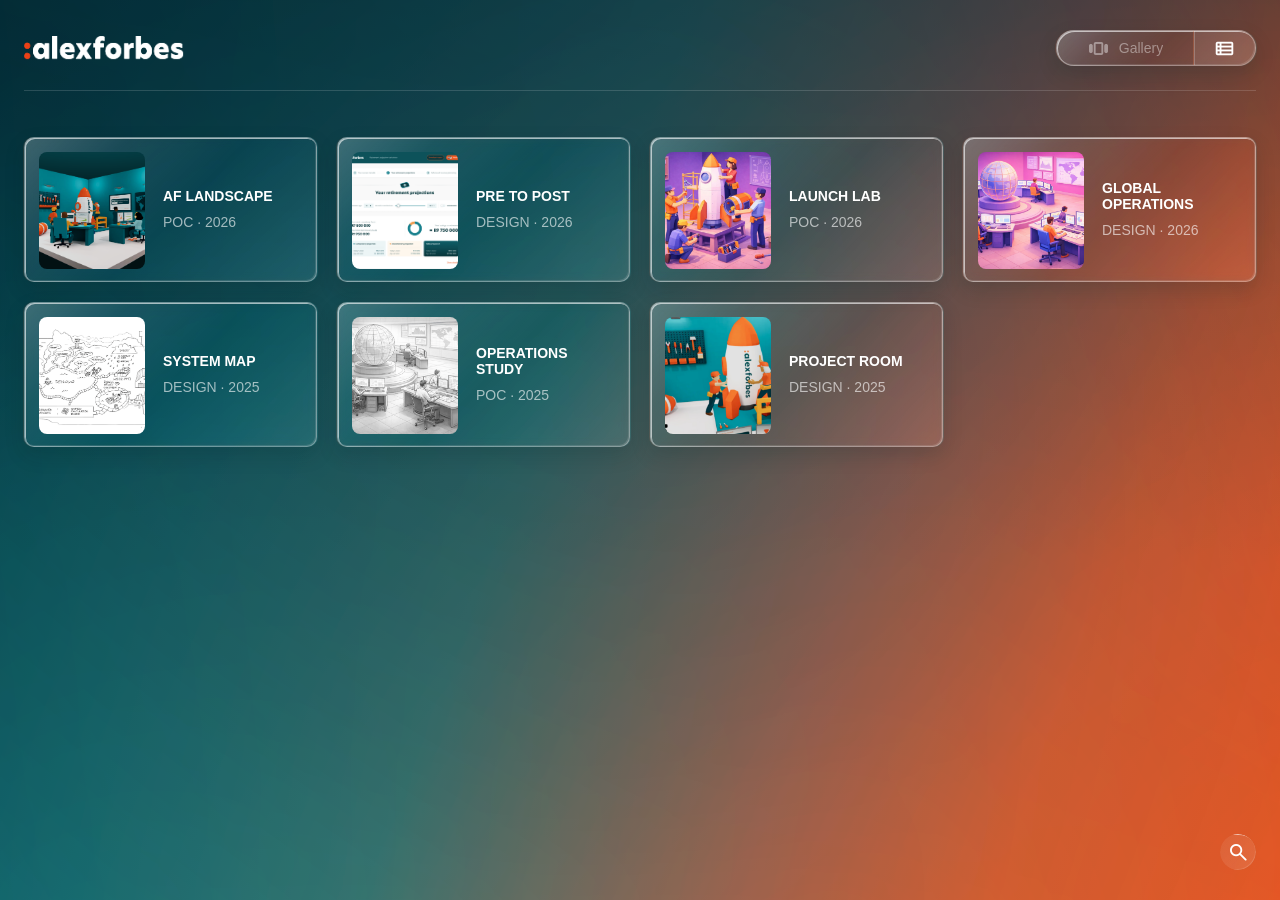
==== commit 12fc6834: "Refresh stylesheet cache keys" ====
--- a/option-7-index.html
+++ b/option-7-index.html
@@ -1,6 +1,6 @@
 <!doctype html>
-<html lang="en"><head><meta charset="utf-8"><meta name="viewport" content="width=device-width,initial-scale=1"><title>AF Gallery — Project index</title><link rel="preconnect" href="https://fonts.googleapis.com"><link rel="preconnect" href="https://fonts.gstatic.com" crossorigin><link href="https://fonts.googleapis.com/css2?family=Material+Symbols+Rounded:opsz,wght,FILL,GRAD@20..48,400,0,0" rel="stylesheet"><link rel="stylesheet" href="option-7-index.css?v=20261028"><link rel="stylesheet" href="option-7-index-overrides.css?v=20261110-revised-advanced-restored"></head>
-<body><main class="project-index"><header class="index-nav"><a class="index-logo" href="option-7.html?v=20261110-static-pill-panels" aria-label="Alexforbes gallery home"><img src="assets/exforbes-logo.png" alt="Alexforbes"></a><div class="index-search-action" id="indexSearchAction"><div class="index-search-shell"><input id="indexSearch" type="search" placeholder="Search" autocomplete="off" aria-label="Search projects"><button class="index-search-toggle" id="indexSearchToggle" type="button" aria-label="Open search" aria-expanded="false"><span class="material-symbols-rounded">search</span></button><button class="index-search-clear" id="indexSearchClear" type="button">Clear all</button><span class="index-search-divider" aria-hidden="true"></span><button class="index-advanced-search" id="advancedSearchButton" type="button" aria-label="Open advanced search" title="Advanced search" disabled><span class="material-symbols-rounded">tune</span></button></div></div><nav class="view-switch" aria-label="Project display view"><a class="view-switch-option" href="option-7.html?v=20261110-static-pill-panels" aria-label="Switch to gallery view" title="Gallery view"><span class="material-symbols-rounded" aria-hidden="true">view_carousel</span><span class="view-switch-label">Gallery</span></a><span class="view-switch-option is-active" aria-current="page" title="Project index"><span class="material-symbols-rounded" aria-hidden="true">view_list</span><span class="sr-only">Project index</span></span></nav></header><div class="index-applied-filters" id="indexAppliedFilters" aria-label="Applied filters" aria-live="polite"></div><h1 class="sr-only">Project index</h1><section class="project-grid" id="projectGrid" aria-label="All projects"></section></main>
+<html lang="en"><head><meta charset="utf-8"><meta name="viewport" content="width=device-width,initial-scale=1"><title>AF Gallery — Project index</title><link rel="preconnect" href="https://fonts.googleapis.com"><link rel="preconnect" href="https://fonts.gstatic.com" crossorigin><link href="https://fonts.googleapis.com/css2?family=Material+Symbols+Rounded:opsz,wght,FILL,GRAD@20..48,400,0,0" rel="stylesheet"><link rel="stylesheet" href="option-7-index.css?v=20261028"><link rel="stylesheet" href="option-7-index-overrides.css?v=20261111-shared-rail"></head>
+<body><main class="project-index"><header class="index-nav"><a class="index-logo" href="option-7.html?v=20261111-shared-rail" aria-label="Alexforbes gallery home"><img src="assets/exforbes-logo.png" alt="Alexforbes"></a><div class="index-search-action" id="indexSearchAction"><div class="index-search-shell"><input id="indexSearch" type="search" placeholder="Search" autocomplete="off" aria-label="Search projects"><button class="index-search-toggle" id="indexSearchToggle" type="button" aria-label="Open search" aria-expanded="false"><span class="material-symbols-rounded">search</span></button><button class="index-search-clear" id="indexSearchClear" type="button">Clear all</button><span class="index-search-divider" aria-hidden="true"></span><button class="index-advanced-search" id="advancedSearchButton" type="button" aria-label="Open advanced search" title="Advanced search" disabled><span class="material-symbols-rounded">tune</span></button></div></div><nav class="view-switch" aria-label="Project display view"><a class="view-switch-option" href="option-7.html?v=20261111-shared-rail" aria-label="Switch to gallery view" title="Gallery view"><span class="material-symbols-rounded" aria-hidden="true">view_carousel</span><span class="view-switch-label">Gallery</span></a><span class="view-switch-option is-active" aria-current="page" title="Project index"><span class="material-symbols-rounded" aria-hidden="true">view_list</span><span class="sr-only">Project index</span></span></nav></header><div class="index-applied-filters" id="indexAppliedFilters" aria-label="Applied filters" aria-live="polite"></div><h1 class="sr-only">Project index</h1><section class="project-grid" id="projectGrid" aria-label="All projects"></section></main>
 <dialog class="advanced-search" id="advancedSearch" aria-labelledby="advancedSearchTitle"><form class="advanced-shell" id="advancedSearchForm"><header class="advanced-header"><div><p>Refine your results</p><h2 id="advancedSearchTitle">Advanced search</h2></div><button class="advanced-close" type="button" aria-label="Close advanced search"><span class="material-symbols-rounded">close</span></button></header><div class="advanced-fields">
 <fieldset class="filter-pill-group"><legend>Project status <b>*</b></legend><div class="filter-pill-options"><label><input type="checkbox" name="status" value="Current"><span>Current</span></label><label><input type="checkbox" name="status" value="Completed"><span>Completed</span></label><label><input type="checkbox" name="status" value="On-hold"><span>On-hold</span></label><label><input type="checkbox" name="status" value="Scheduled"><span>Scheduled</span></label><label><input type="checkbox" name="status" value="Cancelled"><span>Cancelled</span></label><label><input type="checkbox" name="status" value="Proposed"><span>Proposed</span></label><label><input type="checkbox" name="status" value="Next phase"><span>Next phase</span></label></div></fieldset>
 <fieldset class="filter-pill-group"><legend>Work category <b>*</b></legend><div class="filter-pill-options"><label><input type="checkbox" name="category" value="Admin"><span>Admin</span></label><label><input type="checkbox" name="category" value="Design"><span>Design</span></label><label><input type="checkbox" name="category" value="Project"><span>Project</span></label><label><input type="checkbox" name="category" value="Support"><span>Support</span></label><label><input type="checkbox" name="category" value="General"><span>General</span></label></div></fieldset>
--- a/option-7-index-overrides.css
+++ b/option-7-index-overrides.css
@@ -89,4 +89,14 @@
 .advanced-fields{grid-template-columns:1fr;align-content:start;gap:22px;padding:20px 30px 30px}
 .advanced-footer{gap:14px;padding:17px 26px;background:rgba(255,255,255,.55)}.advanced-footer>span{font-size:12px}.advanced-footer>div{gap:9px}.advanced-footer button{height:40px;padding:0 17px;font-size:12px}
 @media(max-width:600px){.advanced-search{width:100vw;height:100dvh}.advanced-shell{border-radius:0}.advanced-fields{padding:18px}}
+
+/* Use the same centered content rail as project details and gallery. */
+:root{--page-gutter:max(24px,calc((100vw - 1280px)/2))}
+.project-index{padding:30px var(--page-gutter) 60px}
+.index-search-action{right:var(--page-gutter)}
+@media(max-width:720px){
+  :root{--page-gutter:20px}
+  .project-index{padding:20px 20px 40px}
+  .index-search-action{right:20px;width:calc(100% - 40px)}
+}
 @media(prefers-reduced-motion:reduce){body:before,body:after{animation:none}}
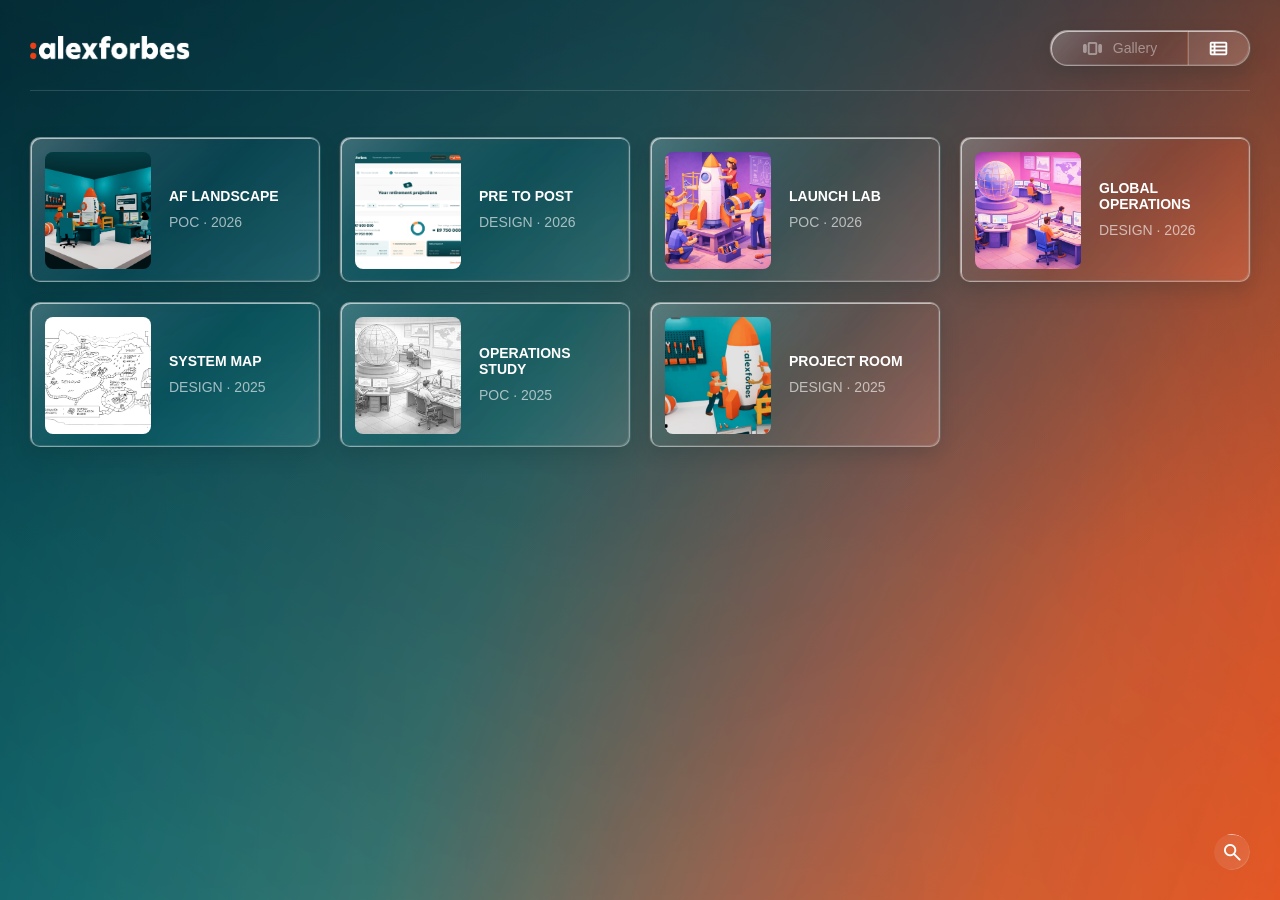
==== commit 7d22c3af: "Revert shared margin and transparent header changes" ====
--- a/option-7-index.html
+++ b/option-7-index.html
@@ -1,6 +1,6 @@
 <!doctype html>
-<html lang="en"><head><meta charset="utf-8"><meta name="viewport" content="width=device-width,initial-scale=1"><title>AF Gallery — Project index</title><link rel="preconnect" href="https://fonts.googleapis.com"><link rel="preconnect" href="https://fonts.gstatic.com" crossorigin><link href="https://fonts.googleapis.com/css2?family=Material+Symbols+Rounded:opsz,wght,FILL,GRAD@20..48,400,0,0" rel="stylesheet"><link rel="stylesheet" href="option-7-index.css?v=20261028"><link rel="stylesheet" href="option-7-index-overrides.css?v=20261111-shared-rail"></head>
-<body><main class="project-index"><header class="index-nav"><a class="index-logo" href="option-7.html?v=20261111-shared-rail" aria-label="Alexforbes gallery home"><img src="assets/exforbes-logo.png" alt="Alexforbes"></a><div class="index-search-action" id="indexSearchAction"><div class="index-search-shell"><input id="indexSearch" type="search" placeholder="Search" autocomplete="off" aria-label="Search projects"><button class="index-search-toggle" id="indexSearchToggle" type="button" aria-label="Open search" aria-expanded="false"><span class="material-symbols-rounded">search</span></button><button class="index-search-clear" id="indexSearchClear" type="button">Clear all</button><span class="index-search-divider" aria-hidden="true"></span><button class="index-advanced-search" id="advancedSearchButton" type="button" aria-label="Open advanced search" title="Advanced search" disabled><span class="material-symbols-rounded">tune</span></button></div></div><nav class="view-switch" aria-label="Project display view"><a class="view-switch-option" href="option-7.html?v=20261111-shared-rail" aria-label="Switch to gallery view" title="Gallery view"><span class="material-symbols-rounded" aria-hidden="true">view_carousel</span><span class="view-switch-label">Gallery</span></a><span class="view-switch-option is-active" aria-current="page" title="Project index"><span class="material-symbols-rounded" aria-hidden="true">view_list</span><span class="sr-only">Project index</span></span></nav></header><div class="index-applied-filters" id="indexAppliedFilters" aria-label="Applied filters" aria-live="polite"></div><h1 class="sr-only">Project index</h1><section class="project-grid" id="projectGrid" aria-label="All projects"></section></main>
+<html lang="en"><head><meta charset="utf-8"><meta name="viewport" content="width=device-width,initial-scale=1"><title>AF Gallery — Project index</title><link rel="preconnect" href="https://fonts.googleapis.com"><link rel="preconnect" href="https://fonts.gstatic.com" crossorigin><link href="https://fonts.googleapis.com/css2?family=Material+Symbols+Rounded:opsz,wght,FILL,GRAD@20..48,400,0,0" rel="stylesheet"><link rel="stylesheet" href="option-7-index.css?v=20261028"><link rel="stylesheet" href="option-7-index-overrides.css?v=20261110-revised-advanced-restored"></head>
+<body><main class="project-index"><header class="index-nav"><a class="index-logo" href="option-7.html?v=20261110-static-pill-panels" aria-label="Alexforbes gallery home"><img src="assets/exforbes-logo.png" alt="Alexforbes"></a><div class="index-search-action" id="indexSearchAction"><div class="index-search-shell"><input id="indexSearch" type="search" placeholder="Search" autocomplete="off" aria-label="Search projects"><button class="index-search-toggle" id="indexSearchToggle" type="button" aria-label="Open search" aria-expanded="false"><span class="material-symbols-rounded">search</span></button><button class="index-search-clear" id="indexSearchClear" type="button">Clear all</button><span class="index-search-divider" aria-hidden="true"></span><button class="index-advanced-search" id="advancedSearchButton" type="button" aria-label="Open advanced search" title="Advanced search" disabled><span class="material-symbols-rounded">tune</span></button></div></div><nav class="view-switch" aria-label="Project display view"><a class="view-switch-option" href="option-7.html?v=20261110-static-pill-panels" aria-label="Switch to gallery view" title="Gallery view"><span class="material-symbols-rounded" aria-hidden="true">view_carousel</span><span class="view-switch-label">Gallery</span></a><span class="view-switch-option is-active" aria-current="page" title="Project index"><span class="material-symbols-rounded" aria-hidden="true">view_list</span><span class="sr-only">Project index</span></span></nav></header><div class="index-applied-filters" id="indexAppliedFilters" aria-label="Applied filters" aria-live="polite"></div><h1 class="sr-only">Project index</h1><section class="project-grid" id="projectGrid" aria-label="All projects"></section></main>
 <dialog class="advanced-search" id="advancedSearch" aria-labelledby="advancedSearchTitle"><form class="advanced-shell" id="advancedSearchForm"><header class="advanced-header"><div><p>Refine your results</p><h2 id="advancedSearchTitle">Advanced search</h2></div><button class="advanced-close" type="button" aria-label="Close advanced search"><span class="material-symbols-rounded">close</span></button></header><div class="advanced-fields">
 <fieldset class="filter-pill-group"><legend>Project status <b>*</b></legend><div class="filter-pill-options"><label><input type="checkbox" name="status" value="Current"><span>Current</span></label><label><input type="checkbox" name="status" value="Completed"><span>Completed</span></label><label><input type="checkbox" name="status" value="On-hold"><span>On-hold</span></label><label><input type="checkbox" name="status" value="Scheduled"><span>Scheduled</span></label><label><input type="checkbox" name="status" value="Cancelled"><span>Cancelled</span></label><label><input type="checkbox" name="status" value="Proposed"><span>Proposed</span></label><label><input type="checkbox" name="status" value="Next phase"><span>Next phase</span></label></div></fieldset>
 <fieldset class="filter-pill-group"><legend>Work category <b>*</b></legend><div class="filter-pill-options"><label><input type="checkbox" name="category" value="Admin"><span>Admin</span></label><label><input type="checkbox" name="category" value="Design"><span>Design</span></label><label><input type="checkbox" name="category" value="Project"><span>Project</span></label><label><input type="checkbox" name="category" value="Support"><span>Support</span></label><label><input type="checkbox" name="category" value="General"><span>General</span></label></div></fieldset>
--- a/option-7-index-overrides.css
+++ b/option-7-index-overrides.css
@@ -89,14 +89,4 @@
 .advanced-fields{grid-template-columns:1fr;align-content:start;gap:22px;padding:20px 30px 30px}
 .advanced-footer{gap:14px;padding:17px 26px;background:rgba(255,255,255,.55)}.advanced-footer>span{font-size:12px}.advanced-footer>div{gap:9px}.advanced-footer button{height:40px;padding:0 17px;font-size:12px}
 @media(max-width:600px){.advanced-search{width:100vw;height:100dvh}.advanced-shell{border-radius:0}.advanced-fields{padding:18px}}
-
-/* Use the same centered content rail as project details and gallery. */
-:root{--page-gutter:max(24px,calc((100vw - 1280px)/2))}
-.project-index{padding:30px var(--page-gutter) 60px}
-.index-search-action{right:var(--page-gutter)}
-@media(max-width:720px){
-  :root{--page-gutter:20px}
-  .project-index{padding:20px 20px 40px}
-  .index-search-action{right:20px;width:calc(100% - 40px)}
-}
 @media(prefers-reduced-motion:reduce){body:before,body:after{animation:none}}
